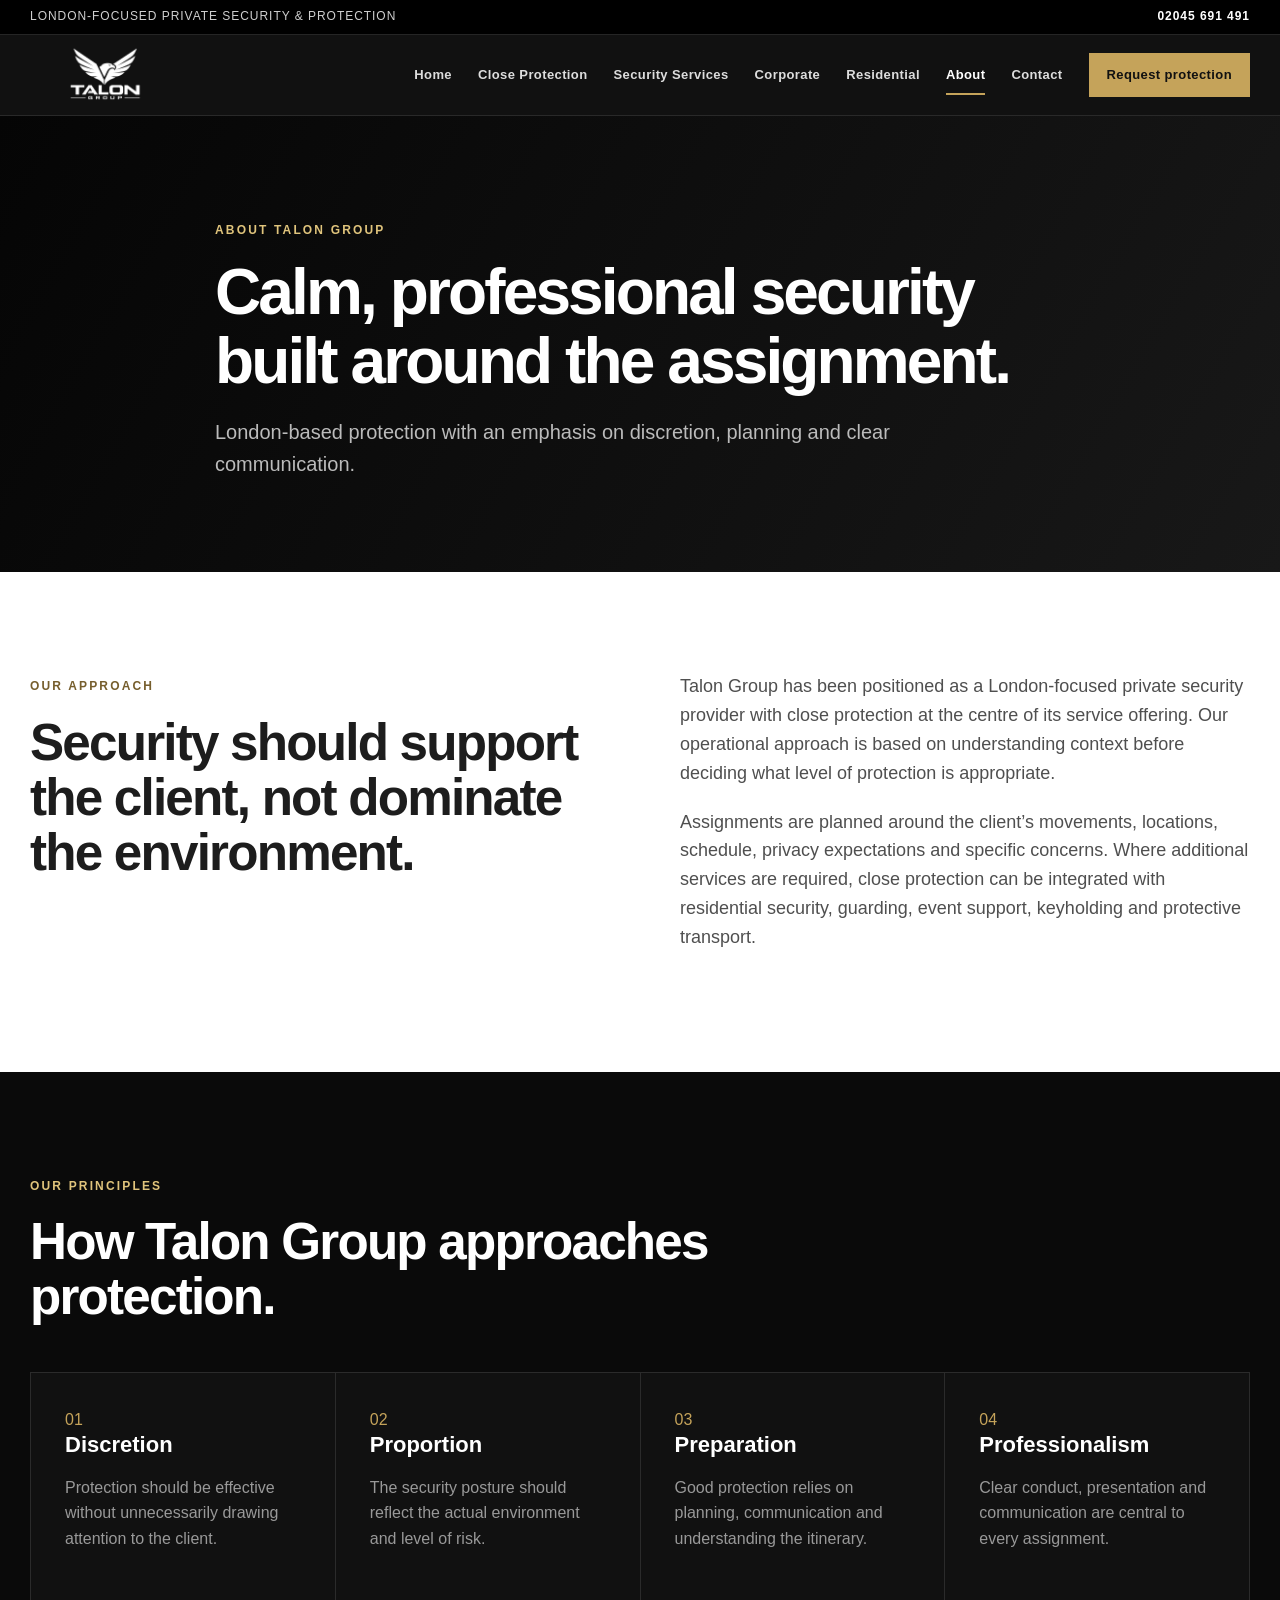
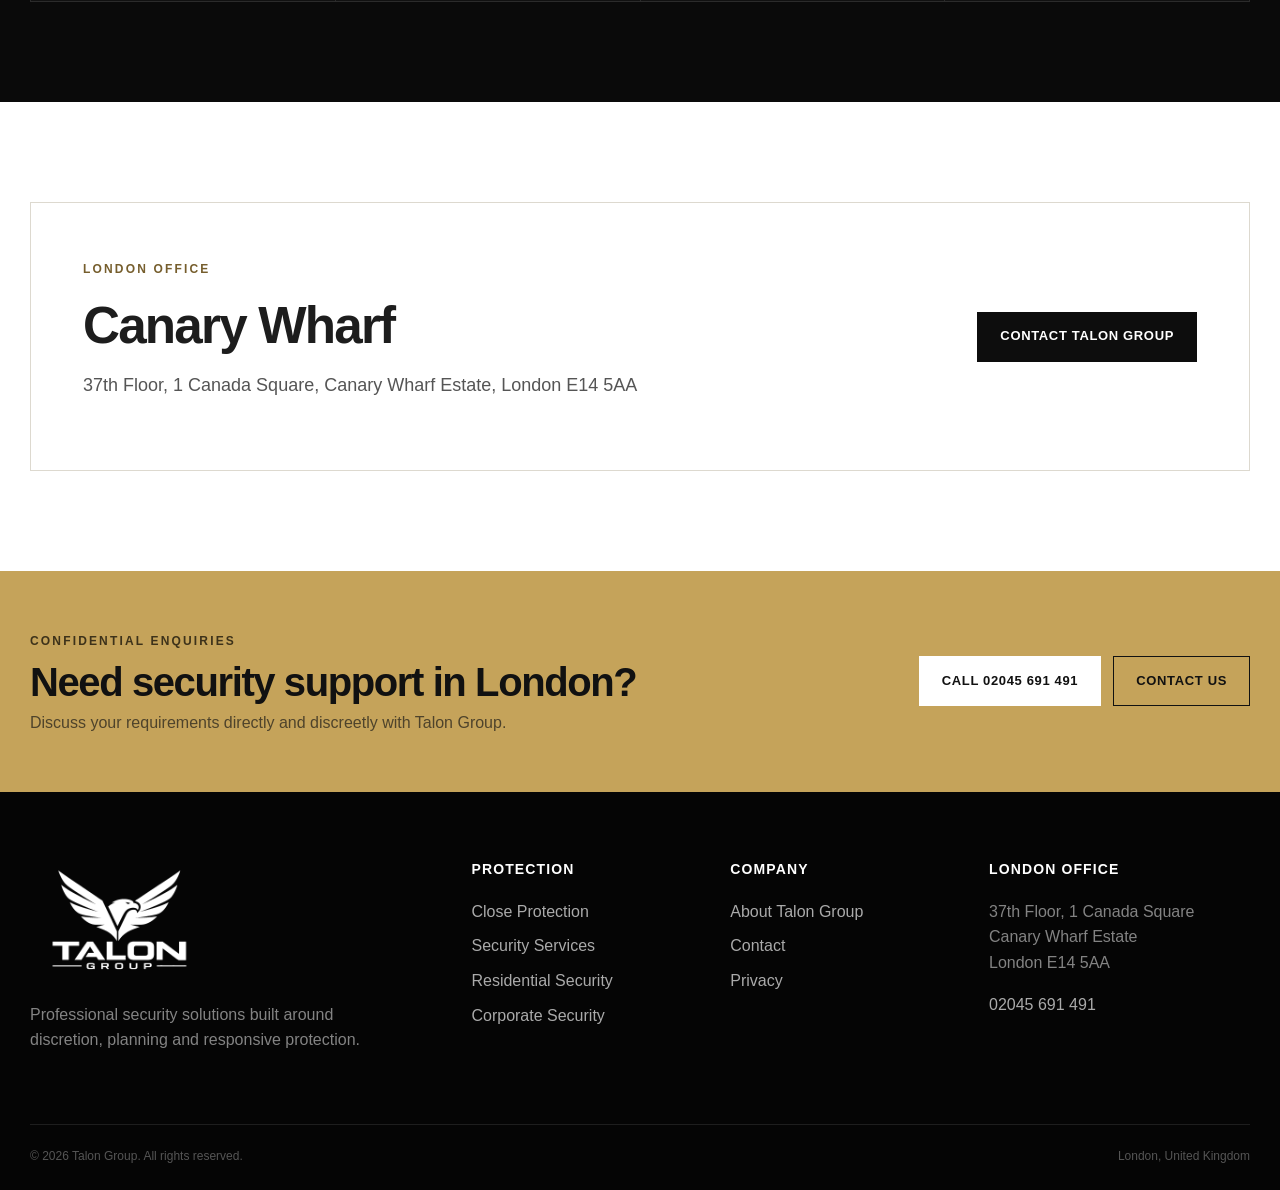
==== about/index.html @ 45525901 "Add files via upload" ====
<!doctype html>
<html lang="en-GB">
<head>
  <meta charset="utf-8">
  <meta name="viewport" content="width=device-width, initial-scale=1">
  <title>About Talon Group | Talon Group</title>
  <meta name="description" content="Learn about Talon Group's approach to discreet, professional private security and close protection in London.">
  <meta name="theme-color" content="#0b0b0b">
  <link rel="icon" href="/favicon.ico" sizes="any">
  <link rel="icon" type="image/png" href="/favicon.png">
  <link rel="stylesheet" href="/assets/css/style.css">
  <script defer src="/assets/js/script.js"></script>
</head>
<body class="">
  <div class="topbar">
    <div class="container topbar-inner">
      <span>London-focused private security &amp; protection</span>
      <a href="tel:+442045691491">02045 691 491</a>
    </div>
  </div>

  <header class="site-header">
    <div class="container nav-wrap">
      <a class="brand" href="/" aria-label="Talon Group home">
        <img src="/assets/images/talon-logo-white.png" alt="Talon Group">
      </a>
      <button class="menu-toggle" aria-label="Open navigation" aria-expanded="false">
        <span></span><span></span><span></span>
      </button>
      <nav class="main-nav" aria-label="Primary navigation">
        <a href="/">Home</a>
<a href="close-protection">Close Protection</a>
<a href="services">Security Services</a>
<a href="corporate-security">Corporate</a>
<a href="residential-security">Residential</a>
<a href="about" class="active">About</a>
<a href="contact">Contact</a>
        <a class="nav-cta" href="contact">Request protection</a>
      </nav>
    </div>
  </header>

  <main>
<section class="page-hero compact">
  <div class="container page-hero-content plain">
    <span class="eyebrow">About Talon Group</span>
    <h1>Calm, professional security built around the assignment.</h1>
    <p>London-based protection with an emphasis on discretion, planning and clear communication.</p>
  </div>
</section>

<section class="section">
  <div class="container split">
    <div><span class="eyebrow dark">Our approach</span><h2>Security should support the client, not dominate the environment.</h2></div>
    <div class="prose"><p>Talon Group has been positioned as a London-focused private security provider with close protection at the centre of its service offering. Our operational approach is based on understanding context before deciding what level of protection is appropriate.</p><p>Assignments are planned around the client’s movements, locations, schedule, privacy expectations and specific concerns. Where additional services are required, close protection can be integrated with residential security, guarding, event support, keyholding and protective transport.</p></div>
  </div>
</section>

<section class="section section-dark principles">
  <div class="container">
    <div class="section-head"><span class="eyebrow">Our principles</span><h2>How Talon Group approaches protection.</h2></div>
    <div class="principle-grid">
      <div><span>01</span><h3>Discretion</h3><p>Protection should be effective without unnecessarily drawing attention to the client.</p></div>
      <div><span>02</span><h3>Proportion</h3><p>The security posture should reflect the actual environment and level of risk.</p></div>
      <div><span>03</span><h3>Preparation</h3><p>Good protection relies on planning, communication and understanding the itinerary.</p></div>
      <div><span>04</span><h3>Professionalism</h3><p>Clear conduct, presentation and communication are central to every assignment.</p></div>
    </div>
  </div>
</section>

<section class="section">
  <div class="container office-card">
    <div>
      <span class="eyebrow dark">London office</span>
      <h2>Canary Wharf</h2>
      <p>37th Floor, 1 Canada Square, Canary Wharf Estate, London E14 5AA</p>
    </div>
    <a class="btn btn-dark" href="contact">Contact Talon Group</a>
  </div>
</section>
</main>

  <section class="cta-band">
    <div class="container cta-band-inner">
      <div>
        <span class="eyebrow">Confidential enquiries</span>
        <h2>Need security support in London?</h2>
        <p>Discuss your requirements directly and discreetly with Talon Group.</p>
      </div>
      <div class="cta-actions">
        <a class="btn btn-light" href="tel:+442045691491">Call 02045 691 491</a>
        <a class="btn btn-outline-light" href="contact">Contact us</a>
      </div>
    </div>
  </section>

  <footer class="site-footer">
    <div class="container footer-grid">
      <div class="footer-brand">
        <img src="/assets/images/talon-logo-white.png" alt="Talon Group">
        <p>Professional security solutions built around discretion, planning and responsive protection.</p>
      </div>
      <div>
        <h3>Protection</h3>
        <a href="close-protection">Close Protection</a>
        <a href="services">Security Services</a>
        <a href="residential-security">Residential Security</a>
        <a href="corporate-security">Corporate Security</a>
      </div>
      <div>
        <h3>Company</h3>
        <a href="about">About Talon Group</a>
        <a href="contact">Contact</a>
        <a href="privacy">Privacy</a>
      </div>
      <div>
        <h3>London office</h3>
        <p>37th Floor, 1 Canada Square<br>Canary Wharf Estate<br>London E14 5AA</p>
        <a href="tel:+442045691491">02045 691 491</a>
      </div>
    </div>
    <div class="container footer-bottom">
      <span>© <span id="year"></span> Talon Group. All rights reserved.</span>
      <span>London, United Kingdom</span>
    </div>
  </footer>
</body>
</html>
---- assets/css/style.css ----
:root{
  --black:#080808;
  --black-2:#111111;
  --black-3:#1a1a1a;
  --white:#fff;
  --paper:#f4f3ef;
  --line:#d9d7d0;
  --muted:#9d9d9d;
  --text:#1d1d1d;
  --gold:#c5a35a;
  --gold-2:#e0c47c;
  --max:1220px;
  --radius:2px;
}
*{box-sizing:border-box}
html{scroll-behavior:smooth}
body{margin:0;font-family:Arial,Helvetica,sans-serif;color:var(--text);background:#fff;line-height:1.6;-webkit-font-smoothing:antialiased}
img{max-width:100%;display:block}
a{color:inherit;text-decoration:none}
button{font:inherit}
.container{width:min(var(--max),calc(100% - 48px));margin:0 auto}
.topbar{background:#000;color:#cfcfcf;font-size:12px;letter-spacing:.08em;text-transform:uppercase;border-bottom:1px solid #252525}
.topbar-inner{height:34px;display:flex;align-items:center;justify-content:space-between;gap:24px}
.topbar a{color:#fff;font-weight:700}
.site-header{position:sticky;top:0;z-index:100;background:rgba(8,8,8,.96);border-bottom:1px solid rgba(255,255,255,.1);backdrop-filter:blur(10px)}
.nav-wrap{height:80px;display:flex;align-items:center;justify-content:space-between}
.brand{width:150px;display:block}
.brand img{width:100%;height:auto;max-height:62px;object-fit:contain}
.main-nav{display:flex;align-items:center;gap:26px;color:#ddd;font-size:13px;font-weight:700;letter-spacing:.03em}
.main-nav>a:not(.nav-cta){padding:30px 0;position:relative}
.main-nav>a:not(.nav-cta)::after{content:"";height:2px;background:var(--gold);position:absolute;left:0;right:100%;bottom:20px;transition:.25s}
.main-nav>a:hover::after,.main-nav>a.active::after{right:0}
.main-nav a.active{color:#fff}
.nav-cta{background:var(--gold);color:#111;padding:12px 18px}
.menu-toggle{display:none;background:transparent;border:0;width:42px;height:42px;padding:8px}
.menu-toggle span{display:block;height:2px;background:#fff;margin:6px 0;transition:.25s}
.hero{position:relative;min-height:720px;color:#fff;display:flex;align-items:center;overflow:hidden}
.hero-bg,.page-hero-bg{position:absolute;inset:0;background-size:cover;background-position:center}
.hero-home .hero-bg{background-position:center 42%}
.hero-overlay{position:absolute;inset:0;background:linear-gradient(90deg,rgba(0,0,0,.88) 0%,rgba(0,0,0,.64) 46%,rgba(0,0,0,.22) 78%,rgba(0,0,0,.35) 100%)}
.hero-content{position:relative;z-index:2;padding:90px 0}
.hero-copy{max-width:760px}
.eyebrow{display:inline-block;color:var(--gold-2);font-size:12px;font-weight:800;letter-spacing:.18em;text-transform:uppercase;margin-bottom:18px}
.eyebrow.dark{color:#765e2d}
h1,h2,h3{margin:0 0 18px;line-height:1.08}
h1{font-size:clamp(48px,6vw,88px);font-weight:800;letter-spacing:-.045em}
h2{font-size:clamp(34px,4vw,58px);font-weight:800;letter-spacing:-.035em}
h3{font-size:22px}
.lead{font-size:21px;line-height:1.55;max-width:700px;color:#dedede;margin:0 0 30px}
.hero-actions,.cta-actions{display:flex;gap:12px;flex-wrap:wrap}
.btn{display:inline-flex;align-items:center;justify-content:center;min-height:50px;padding:0 22px;font-size:13px;font-weight:800;letter-spacing:.05em;text-transform:uppercase;border:1px solid transparent;transition:.22s}
.btn:hover{transform:translateY(-2px)}
.btn-gold{background:var(--gold);color:#111}
.btn-gold:hover{background:var(--gold-2)}
.btn-outline-light{border-color:rgba(255,255,255,.55);color:#fff}
.btn-outline-light:hover{border-color:#fff;background:#fff;color:#111}
.btn-light{background:#fff;color:#111}
.btn-dark{background:#0d0d0d;color:#fff}
.btn.wide{width:100%}
.hero-note{margin-top:28px;font-size:12px;letter-spacing:.08em;text-transform:uppercase;color:#b9b9b9}
.intro-strip{background:#0d0d0d;color:#fff;border-top:1px solid #222;border-bottom:1px solid #222}
.stats-grid{display:grid;grid-template-columns:repeat(4,1fr)}
.stats-grid>div{padding:28px 24px;border-right:1px solid #282828}
.stats-grid>div:last-child{border-right:0}
.stats-grid strong{display:block;font-size:18px}
.stats-grid span{display:block;color:#888;font-size:12px;margin-top:5px;text-transform:uppercase;letter-spacing:.08em}
.section{padding:100px 0}
.section-soft{background:var(--paper)}
.section-dark{background:#0a0a0a;color:#fff}
.split{display:grid;grid-template-columns:1fr 1fr;gap:80px;align-items:start}
.prose{font-size:18px;color:#4f4f4f}
.prose p:first-child{margin-top:0}
.prose p{margin:0 0 20px}
.section-dark .prose{color:#bbb}
.section-head{max-width:760px;margin-bottom:48px}
.section-head p{color:#9f9f9f;font-size:18px}
.dark-head p{color:#555}
.card-grid{display:grid;grid-template-columns:repeat(3,1fr);gap:1px;background:#2c2c2c;border:1px solid #2c2c2c}
.service-card{background:#111;padding:34px;min-height:290px;display:flex;flex-direction:column;transition:.25s}
.service-card:hover{background:#171717;transform:translateY(-3px)}
.service-card.featured{background:#15120b}
.service-no{color:var(--gold);font-size:12px;font-weight:800;letter-spacing:.15em}
.service-card h3{font-size:25px;margin-top:40px}
.service-card p{color:#999;margin:0}
.card-link{margin-top:auto;padding-top:30px;color:var(--gold-2);font-size:13px;font-weight:800;text-transform:uppercase;letter-spacing:.06em}
.image-story-grid{display:grid;grid-template-columns:1.12fr .88fr;gap:80px;align-items:center}
.image-story-grid.reverse{grid-template-columns:.88fr 1.12fr}
.image-frame{position:relative}
.image-frame:after{content:"";position:absolute;inset:18px -18px -18px 18px;border:1px solid var(--gold);z-index:-1}
.image-frame img{width:100%;height:520px;object-fit:cover;filter:grayscale(100%) contrast(1.05)}
.story-copy p{font-size:18px;color:#555}
.tick-list{list-style:none;padding:0;margin:26px 0}
.tick-list li{position:relative;padding:9px 0 9px 26px;border-bottom:1px solid #e5e3dd}
.tick-list li:before{content:"—";position:absolute;left:0;color:var(--gold);font-weight:800}
.tick-list.light li{border-bottom-color:#343434;color:#cfcfcf}
.text-link{font-weight:800;border-bottom:1px solid #111;padding-bottom:4px}
.london-panel{padding-top:10px}
.london-card{background:#0c0c0c;color:#fff;padding:70px;position:relative;overflow:hidden}
.london-card:after{content:"LONDON";position:absolute;right:-20px;bottom:-55px;color:#151515;font-size:150px;font-weight:900;letter-spacing:-.08em}
.london-card>*{position:relative;z-index:1}
.london-card p{max-width:800px;color:#aaa;font-size:18px}
.location-tags{display:flex;flex-wrap:wrap;gap:8px;margin-top:30px}
.location-tags span{border:1px solid #333;padding:9px 13px;color:#ccc;font-size:12px;text-transform:uppercase;letter-spacing:.06em}
.page-hero{min-height:550px;position:relative;display:flex;align-items:end;color:#fff;overflow:hidden;background:#0a0a0a}
.page-hero.compact{min-height:430px;align-items:center;background:linear-gradient(120deg,#050505 0%,#181818 100%)}
.page-hero-content{position:relative;z-index:2;padding:90px 0 72px;max-width:850px}
.page-hero-content.plain{padding-top:100px}
.page-hero h1{font-size:clamp(48px,5vw,76px)}
.page-hero p{font-size:20px;color:#bbb;max-width:740px}
.mini-grid{display:grid;grid-template-columns:repeat(3,1fr);gap:18px}
.mini-grid>div{background:#fff;border:1px solid #e0ded8;padding:30px;min-height:210px}
.mini-grid p{color:#646464;margin-bottom:0}
.dark-grid>div{background:#111;border-color:#292929}
.dark-grid p{color:#999}
.service-detail-grid{display:grid;grid-template-columns:repeat(2,1fr);gap:18px}
.detail-card{border:1px solid #dedbd3;padding:38px;min-height:260px;background:#fff}
.detail-card>span{color:#8d7137;font-weight:800;letter-spacing:.15em;font-size:12px}
.detail-card h2{font-size:32px;margin-top:36px}
.detail-card p{color:#5a5a5a;font-size:17px}
.detail-card a{font-weight:800;color:#6f5727}
.principle-grid{display:grid;grid-template-columns:repeat(4,1fr);gap:1px;background:#2b2b2b;border:1px solid #2b2b2b}
.principle-grid>div{background:#111;padding:34px}
.principle-grid span{color:var(--gold)}
.principle-grid p{color:#999}
.office-card{border:1px solid #ddd9cf;display:flex;align-items:center;justify-content:space-between;gap:50px;padding:52px}
.office-card p{font-size:18px;color:#555}
.contact-grid{display:grid;grid-template-columns:1fr .9fr;gap:70px;align-items:start}
.contact-primary>p{font-size:18px;color:#555;max-width:600px}
.phone-display{display:inline-block;font-size:clamp(34px,5vw,66px);font-weight:800;letter-spacing:-.04em;margin:25px 0 50px;border-bottom:4px solid var(--gold)}
.contact-block{border-top:1px solid #ddd;padding-top:30px}
.enquiry-panel{background:#0b0b0b;color:#fff;padding:46px}
.enquiry-panel h3{font-size:30px}
.legal{max-width:850px;margin:0 auto}
.legal h2{font-size:28px;margin-top:40px}
.cta-band{background:var(--gold);color:#111;padding:56px 0}
.cta-band-inner{display:flex;align-items:center;justify-content:space-between;gap:50px}
.cta-band .eyebrow{color:#3d321a;margin-bottom:10px}
.cta-band h2{font-size:40px;margin-bottom:6px}
.cta-band p{margin:0;color:#4e432b}
.cta-band .btn-outline-light{border-color:#111;color:#111}
.cta-band .btn-outline-light:hover{background:#111;color:#fff}
.site-footer{background:#050505;color:#bcbcbc;padding:70px 0 24px}
.footer-grid{display:grid;grid-template-columns:1.5fr .8fr .8fr 1fr;gap:50px}
.footer-brand img{width:180px;margin-bottom:20px}
.footer-brand p{max-width:340px;color:#777}
.footer-grid h3{color:#fff;font-size:14px;text-transform:uppercase;letter-spacing:.08em;margin-bottom:22px}
.footer-grid a{display:block;margin:9px 0;color:#aaa}
.footer-grid a:hover{color:#fff}
.footer-grid p{color:#838383}
.footer-bottom{margin-top:55px;border-top:1px solid #1e1e1e;padding-top:22px;display:flex;justify-content:space-between;color:#555;font-size:12px}
@media(max-width:980px){
  .main-nav{position:absolute;top:80px;left:0;right:0;background:#090909;display:none;flex-direction:column;align-items:stretch;padding:18px 24px 28px;border-top:1px solid #222;gap:0}
  .main-nav.open{display:flex}
  .main-nav>a:not(.nav-cta){padding:15px 0;border-bottom:1px solid #222}
  .main-nav>a:not(.nav-cta)::after{display:none}
  .nav-cta{text-align:center;margin-top:15px}
  .menu-toggle{display:block}
  .split,.image-story-grid,.image-story-grid.reverse,.contact-grid{grid-template-columns:1fr;gap:50px}
  .card-grid,.mini-grid{grid-template-columns:repeat(2,1fr)}
  .principle-grid{grid-template-columns:repeat(2,1fr)}
  .footer-grid{grid-template-columns:repeat(2,1fr)}
  .image-story-grid.reverse .story-copy{order:2}
  .image-story-grid.reverse .image-frame{order:1}
}
@media(max-width:700px){
  .container{width:min(100% - 30px,var(--max))}
  .topbar span{display:none}
  .topbar-inner{justify-content:center}
  .nav-wrap{height:70px}
  .brand{width:126px}
  .main-nav{top:70px}
  .hero{min-height:650px}
  .hero-content{padding:70px 0}
  h1{font-size:47px}
  h2{font-size:38px}
  .lead{font-size:18px}
  .stats-grid{grid-template-columns:repeat(2,1fr)}
  .stats-grid>div:nth-child(2){border-right:0}
  .stats-grid>div:nth-child(-n+2){border-bottom:1px solid #282828}
  .section{padding:72px 0}
  .card-grid,.mini-grid,.service-detail-grid,.principle-grid{grid-template-columns:1fr}
  .service-card{min-height:250px}
  .image-frame img{height:380px}
  .image-frame:after{inset:10px -10px -10px 10px}
  .london-card{padding:42px 28px}
  .london-card:after{font-size:82px}
  .page-hero{min-height:480px}
  .page-hero.compact{min-height:390px}
  .page-hero-content{padding:70px 0 55px}
  .page-hero h1{font-size:46px}
  .office-card,.cta-band-inner{flex-direction:column;align-items:flex-start}
  .cta-actions{width:100%}
  .cta-actions .btn{flex:1}
  .footer-grid{grid-template-columns:1fr}
  .footer-bottom{flex-direction:column;gap:8px}
  .phone-display{font-size:40px}
}
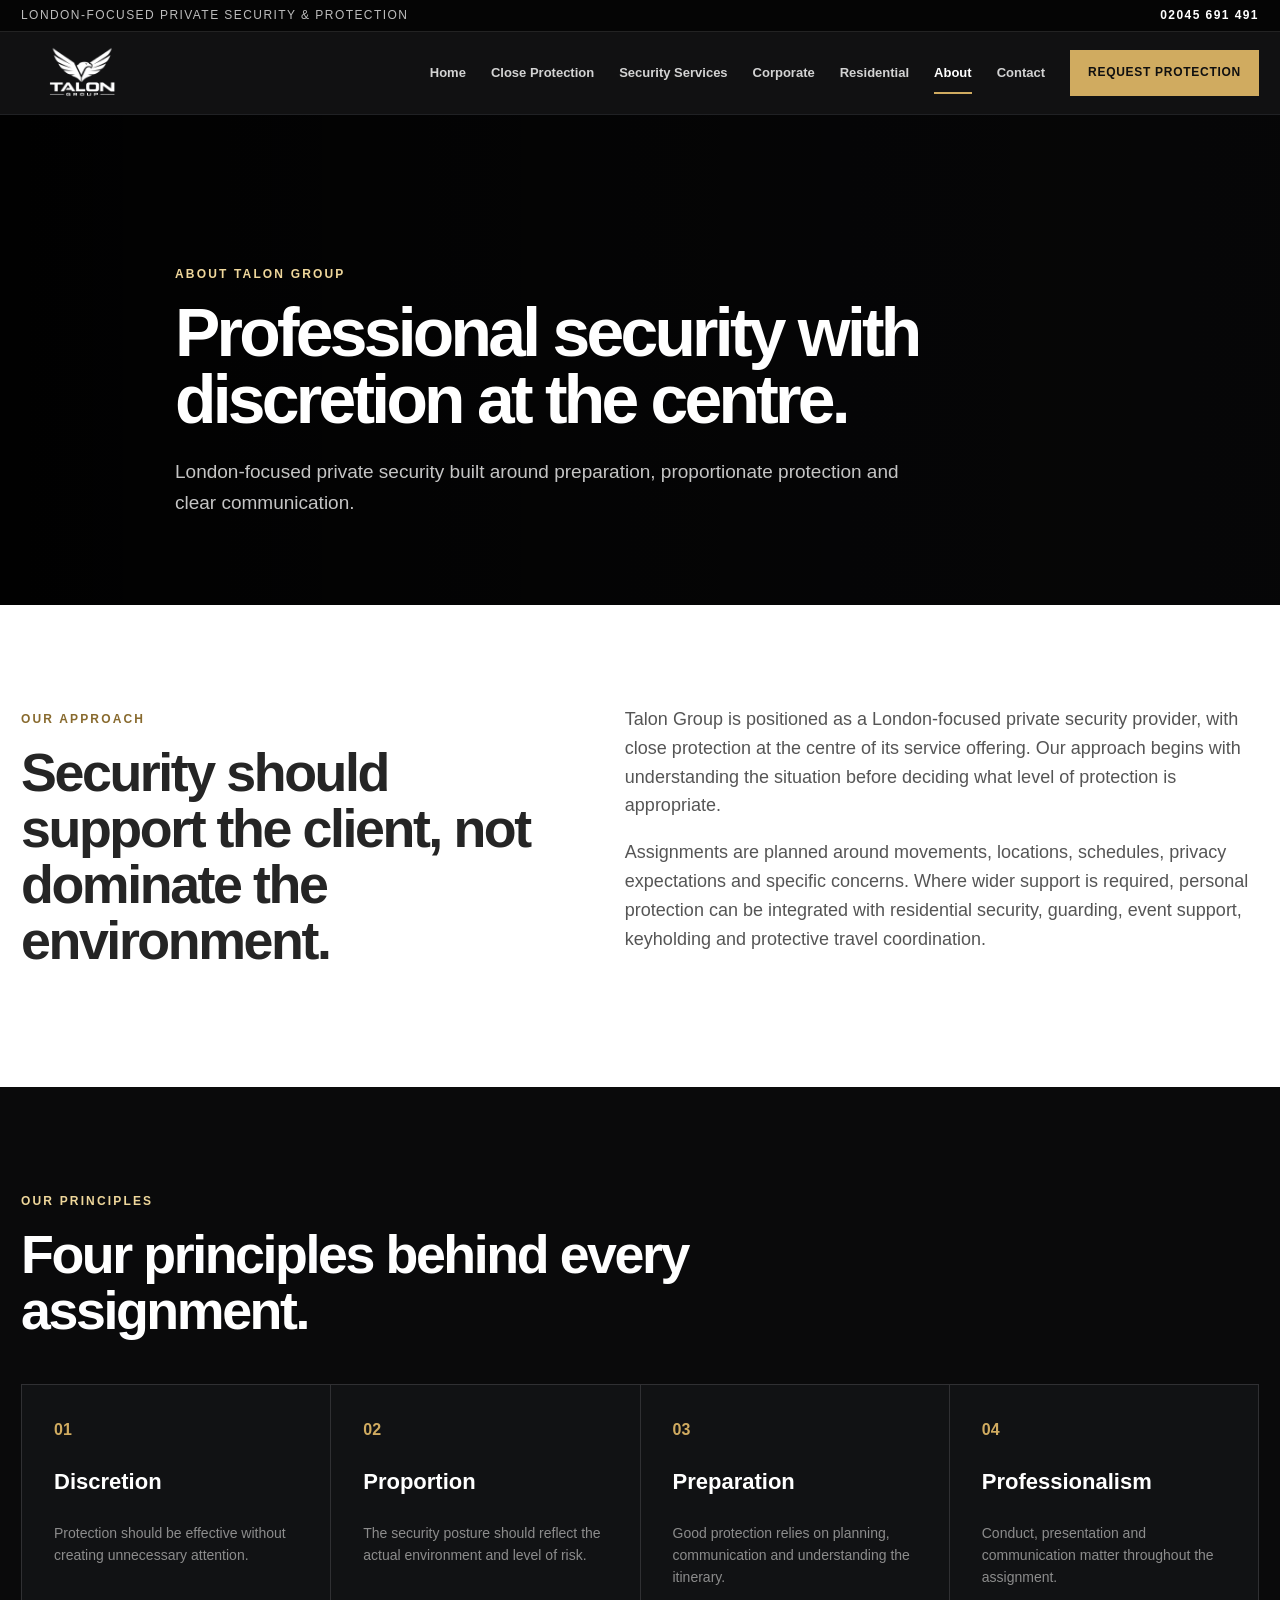
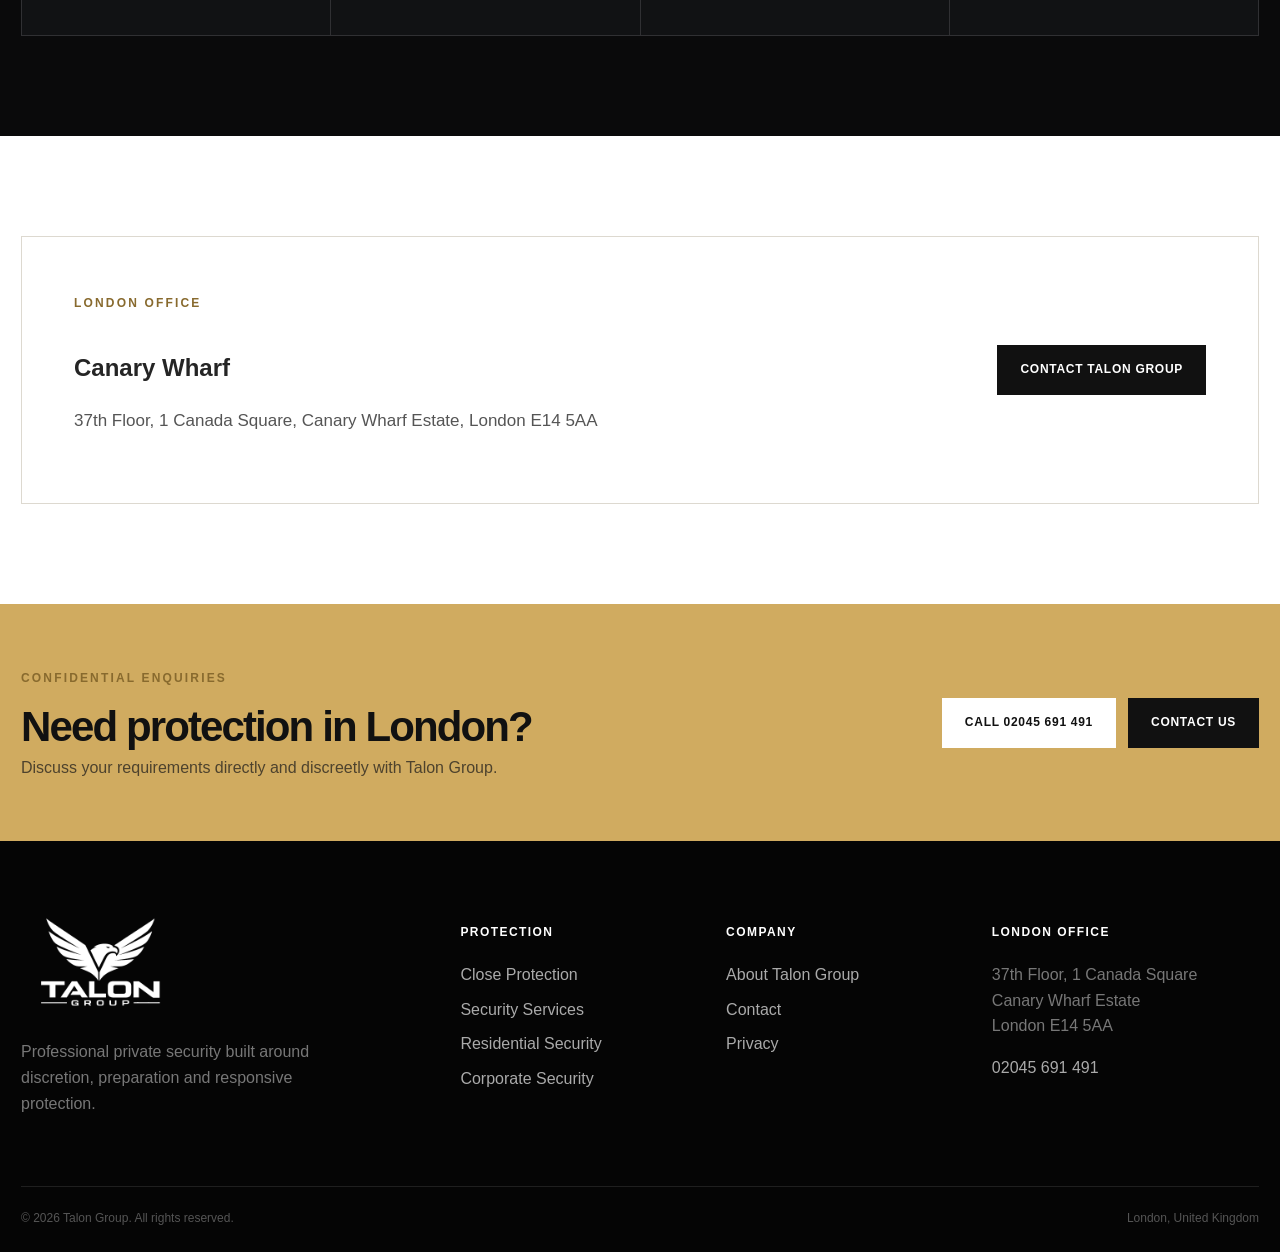
==== commit 097a3de4: "Add files via upload" ====
--- a/about/index.html
+++ b/about/index.html
@@ -1,128 +1,78 @@
-<!doctype html>
+<!DOCTYPE html>
+
 <html lang="en-GB">
 <head>
-  <meta charset="utf-8">
-  <meta name="viewport" content="width=device-width, initial-scale=1">
-  <title>About Talon Group | Talon Group</title>
-  <meta name="description" content="Learn about Talon Group's approach to discreet, professional private security and close protection in London.">
-  <meta name="theme-color" content="#0b0b0b">
-  <link rel="icon" href="/favicon.ico" sizes="any">
-  <link rel="icon" type="image/png" href="/favicon.png">
-  <link rel="stylesheet" href="/assets/css/style.css">
-  <script defer src="/assets/js/script.js"></script>
-</head>
-<body class="">
-  <div class="topbar">
-    <div class="container topbar-inner">
-      <span>London-focused private security &amp; protection</span>
-      <a href="tel:+442045691491">02045 691 491</a>
-    </div>
-  </div>
+<meta charset="utf-8"/>
+<meta content="width=device-width, initial-scale=1" name="viewport"/>
+<title>About Talon Group | Private Security London</title>
+<meta content="Learn about Talon Group and our approach to discreet, professional close protection and private security in London." name="description"/>
+<meta content="#0a0a0b" name="theme-color"/>
+<link href="/favicon.ico" rel="icon" sizes="any"/>
+<link href="/favicon.svg" rel="icon" type="image/svg+xml"/>
+<link href="/favicon.png" rel="icon" type="image/png"/>
+<link href="/apple-touch-icon.png" rel="apple-touch-icon"/>
+<link href="/assets/css/style.css" rel="stylesheet"/>
+<style>
 
-  <header class="site-header">
-    <div class="container nav-wrap">
-      <a class="brand" href="/" aria-label="Talon Group home">
-        <img src="/assets/images/talon-logo-white.png" alt="Talon Group">
-      </a>
-      <button class="menu-toggle" aria-label="Open navigation" aria-expanded="false">
-        <span></span><span></span><span></span>
-      </button>
-      <nav class="main-nav" aria-label="Primary navigation">
-        <a href="/">Home</a>
-<a href="close-protection">Close Protection</a>
-<a href="services">Security Services</a>
-<a href="corporate-security">Corporate</a>
-<a href="residential-security">Residential</a>
-<a href="about" class="active">About</a>
-<a href="contact">Contact</a>
-        <a class="nav-cta" href="contact">Request protection</a>
-      </nav>
-    </div>
-  </header>
+:root{
+  --ink:#0a0a0b;--ink2:#111214;--ink3:#18191b;--paper:#f4f2ed;--white:#fff;
+  --gold:#d0ab60;--gold2:#efd79b;--muted:#a7a7a7;--text:#252525;--line:#ddd9d0;
+  --max:1240px;--shadow:0 24px 70px rgba(0,0,0,.18)
+}
+*{box-sizing:border-box}html{scroll-behavior:smooth}body{margin:0;font-family:Arial,Helvetica,sans-serif;color:var(--text);background:#fff;line-height:1.6;-webkit-font-smoothing:antialiased}img{display:block;max-width:100%}a{text-decoration:none;color:inherit}button,input,textarea,select{font:inherit}.container{width:min(calc(100% - 42px),var(--max));margin-inline:auto}.skip{position:absolute;left:-9999px}.skip:focus{left:16px;top:16px;z-index:1000;background:#fff;padding:10px 14px}
+.topbar{background:#050505;color:#bdbdbd;border-bottom:1px solid #232323;font-size:12px;letter-spacing:.12em;text-transform:uppercase}.topbar-inner{height:31px;display:flex;align-items:center;justify-content:space-between}.topbar a{color:#fff;font-weight:800}.site-header{background:rgba(10,10,11,.97);color:#fff;position:sticky;top:0;z-index:100;border-bottom:1px solid #202124;backdrop-filter:blur(10px)}.nav-wrap{height:82px;display:flex;align-items:center;gap:38px}.brand{width:122px;flex:0 0 auto}.brand img{width:100%;height:58px;object-fit:contain}.main-nav{margin-left:auto;display:flex;align-items:center;gap:25px}.main-nav>a:not(.nav-cta){font-size:13px;font-weight:700;color:#d3d3d3;position:relative;padding:31px 0}.main-nav>a:not(.nav-cta):after{content:"";position:absolute;left:0;right:100%;bottom:20px;height:2px;background:var(--gold);transition:.25s}.main-nav>a:hover,.main-nav>a.active{color:#fff}.main-nav>a:hover:after,.main-nav>a.active:after{right:0}.nav-cta{background:var(--gold);color:#101010;padding:13px 18px;font-size:12px;font-weight:900;text-transform:uppercase;letter-spacing:.06em}.menu-toggle{display:none;margin-left:auto;background:transparent;border:0;padding:8px}.menu-toggle span{display:block;width:28px;height:2px;background:#fff;margin:6px 0}
+.eyebrow{display:inline-block;color:var(--gold2);font-size:12px;font-weight:900;text-transform:uppercase;letter-spacing:.18em;margin-bottom:16px}.eyebrow.dark{color:#886a2e}.hero{position:relative;min-height:720px;background:#060606;color:#fff;display:flex;align-items:center;overflow:hidden}.hero-bg{position:absolute;inset:0;background:url('/images/hero-new.jpg') center 38%/cover no-repeat;transform:scale(1.015)}.hero-bg:after{content:"";position:absolute;inset:0;background:linear-gradient(90deg,rgba(0,0,0,.88) 0%,rgba(0,0,0,.66) 42%,rgba(0,0,0,.18) 75%,rgba(0,0,0,.18) 100%),linear-gradient(0deg,rgba(0,0,0,.48),transparent 45%)}.hero-content{position:relative;z-index:2;padding:92px 0}.hero-copy{max-width:745px}.hero h1,.page-hero h1{font-size:clamp(55px,6.4vw,92px);line-height:.98;letter-spacing:-.055em;margin:0 0 24px}.hero .lead{font-size:20px;color:#d5d5d5;max-width:680px;margin:0 0 32px}.hero-actions,.cta-actions{display:flex;gap:12px;flex-wrap:wrap}.btn{display:inline-flex;align-items:center;justify-content:center;min-height:50px;padding:0 22px;border:1px solid transparent;text-transform:uppercase;letter-spacing:.06em;font-size:12px;font-weight:900;transition:.2s}.btn-gold{background:var(--gold);color:#101010}.btn-gold:hover{background:var(--gold2)}.btn-outline{border-color:#727272;color:#fff;background:rgba(0,0,0,.18)}.btn-outline:hover{border-color:#fff;background:#fff;color:#111}.btn-dark{background:#111;color:#fff}.btn-light{background:#fff;color:#111}.wide{width:100%}.hero-note{margin-top:28px;color:#999;font-size:11px;letter-spacing:.14em;text-transform:uppercase}.trust-strip{background:#0b0b0c;color:#fff;border-top:1px solid #232323;border-bottom:1px solid #232323}.trust-grid{display:grid;grid-template-columns:repeat(4,1fr)}.trust-grid>div{padding:26px 24px;border-right:1px solid #262628}.trust-grid>div:last-child{border-right:0}.trust-grid strong{display:block;font-size:17px;margin-bottom:2px}.trust-grid span{display:block;color:#757575;text-transform:uppercase;font-size:10px;letter-spacing:.11em}
+.section{padding:100px 0}.section-soft{background:var(--paper)}.section-dark{background:var(--ink);color:#fff}.section-dark p{color:#aaa}.section-head{max-width:820px;margin-bottom:45px}.section-head h2,.split h2,.story h2,.cta-band h2{font-size:clamp(38px,4.2vw,60px);line-height:1.04;letter-spacing:-.045em;margin:0 0 18px}.section-head p{font-size:18px;color:#aaa}.split{display:grid;grid-template-columns:.9fr 1.1fr;gap:85px;align-items:start}.prose{font-size:18px;color:#555}.prose p:first-child{margin-top:0}.service-grid{display:grid;grid-template-columns:repeat(3,1fr);gap:1px;background:#303033;border:1px solid #303033}.service-card{position:relative;background:#111214;padding:38px;min-height:310px;overflow:hidden}.service-card:before{content:"";position:absolute;inset:0;background:linear-gradient(135deg,rgba(208,171,96,.10),transparent 45%);opacity:0;transition:.25s}.service-card:hover:before{opacity:1}.service-card .no{color:var(--gold);font-size:11px;font-weight:900;letter-spacing:.16em}.service-card h3{font-size:27px;line-height:1.1;margin:42px 0 15px;max-width:290px}.service-card p{font-size:15px;color:#8f8f8f}.service-card .arrow{position:absolute;left:38px;bottom:34px;color:#ddd;font-size:13px;font-weight:800}.service-card.featured{background:#171716}.service-card.featured h3{color:var(--gold2)}
+.image-story{display:grid;grid-template-columns:1.05fr .95fr;align-items:stretch;min-height:590px}.image-story .visual{min-height:520px;background:center/cover no-repeat}.image-story .story{padding:76px clamp(36px,6vw,90px);display:flex;flex-direction:column;justify-content:center;background:#fff}.image-story.dark .story{background:#101112;color:#fff}.image-story.dark .story p{color:#aaa}.image-story .story p{font-size:17px;color:#565656}.tick-list{list-style:none;padding:0;margin:22px 0 30px}.tick-list li{position:relative;padding:12px 0 12px 26px;border-bottom:1px solid #e4e1da}.tick-list li:before{content:"";position:absolute;left:0;top:20px;width:8px;height:8px;border:2px solid var(--gold);transform:rotate(45deg)}.dark .tick-list li,.tick-list.light li{border-bottom-color:#303030;color:#c9c9c9}.text-link{display:inline-block;font-weight:900;border-bottom:1px solid currentColor;padding-bottom:3px}.coverage-card{background:#0d0d0e;color:#fff;padding:65px;position:relative;overflow:hidden}.coverage-card:after{content:"LONDON";position:absolute;right:-18px;bottom:-54px;font-size:150px;font-weight:900;letter-spacing:-.08em;color:#151516}.coverage-card>*{position:relative;z-index:1}.coverage-card p{max-width:820px;color:#aaa;font-size:18px}.tags{display:flex;flex-wrap:wrap;gap:8px;margin-top:28px}.tags span{border:1px solid #333;padding:9px 12px;color:#c5c5c5;font-size:11px;text-transform:uppercase;letter-spacing:.08em}
+.page-hero{min-height:490px;position:relative;color:#fff;background:#09090a;display:flex;align-items:end;overflow:hidden}.page-hero.has-image:before{content:"";position:absolute;inset:0;background:var(--page-image) center/cover no-repeat}.page-hero:after{content:"";position:absolute;inset:0;background:linear-gradient(90deg,rgba(0,0,0,.90),rgba(0,0,0,.46) 62%,rgba(0,0,0,.30))}.page-hero-content{position:relative;z-index:2;padding:90px 0 68px;max-width:930px}.page-hero h1{font-size:clamp(48px,5.3vw,78px)}.page-hero p{font-size:19px;max-width:760px;color:#c5c5c5}.detail-grid{display:grid;grid-template-columns:repeat(2,1fr);gap:18px}.detail-card{border:1px solid #e0ddd5;padding:38px;background:#fff;min-height:280px}.detail-card .no{font-size:11px;font-weight:900;letter-spacing:.14em;color:#8c6d2f}.detail-card h2{font-size:31px;line-height:1.08;margin:38px 0 14px}.detail-card p{color:#5c5c5c}.process-grid{display:grid;grid-template-columns:repeat(4,1fr);gap:1px;background:#303033;border:1px solid #303033}.process-grid>div{background:#111214;padding:32px}.process-grid span{color:var(--gold);font-weight:900}.process-grid h3{font-size:22px}.process-grid p{color:#8c8c8c;font-size:14px}.office-card{border:1px solid var(--line);padding:52px;display:flex;justify-content:space-between;align-items:center;gap:40px}.office-card p{color:#555;font-size:17px}.contact-grid{display:grid;grid-template-columns:1fr .9fr;gap:65px}.phone-display{display:inline-block;font-size:clamp(38px,5vw,66px);font-weight:900;letter-spacing:-.04em;border-bottom:4px solid var(--gold);margin:20px 0 42px}.enquiry-panel{background:#101112;color:#fff;padding:45px}.enquiry-panel h2{font-size:34px;line-height:1.1}.legal{max-width:880px}.legal h2{font-size:30px;margin-top:40px}.legal p,.legal li{color:#555}
+.cta-band{background:var(--gold);color:#111;padding:60px 0}.cta-inner{display:flex;justify-content:space-between;align-items:center;gap:45px}.cta-band h2{font-size:42px;margin-bottom:7px}.cta-band p{margin:0;color:#4d422d}.site-footer{background:#050505;color:#aaa;padding:70px 0 24px}.footer-grid{display:grid;grid-template-columns:1.45fr .8fr .8fr 1fr;gap:52px}.footer-brand img{width:160px;margin-bottom:22px}.footer-brand p{max-width:330px;color:#707070}.footer-grid h3{color:#fff;font-size:12px;text-transform:uppercase;letter-spacing:.12em;margin-bottom:20px}.footer-grid a{display:block;margin:9px 0}.footer-grid a:hover{color:#fff}.footer-grid p{color:#777}.footer-bottom{margin-top:54px;border-top:1px solid #1f1f1f;padding-top:22px;display:flex;justify-content:space-between;color:#555;font-size:12px}
+@media(max-width:1000px){.main-nav{position:absolute;top:82px;left:0;right:0;background:#080809;display:none;flex-direction:column;align-items:stretch;padding:18px 24px 28px;border-top:1px solid #222;gap:0}.main-nav.open{display:flex}.main-nav>a:not(.nav-cta){padding:14px 0;border-bottom:1px solid #222}.main-nav>a:not(.nav-cta):after{display:none}.nav-cta{text-align:center;margin-top:15px}.menu-toggle{display:block}.split,.contact-grid{grid-template-columns:1fr;gap:45px}.service-grid{grid-template-columns:repeat(2,1fr)}.process-grid{grid-template-columns:repeat(2,1fr)}.image-story{grid-template-columns:1fr}.image-story .visual{min-height:470px}.footer-grid{grid-template-columns:repeat(2,1fr)}}
+@media(max-width:700px){.container{width:min(calc(100% - 30px),var(--max))}.topbar-inner span{display:none}.topbar-inner{justify-content:center}.nav-wrap{height:70px}.brand{width:105px}.brand img{height:48px}.main-nav{top:70px}.hero{min-height:650px}.hero-content{padding:70px 0}.hero h1{font-size:51px}.hero .lead{font-size:18px}.trust-grid{grid-template-columns:repeat(2,1fr)}.trust-grid>div:nth-child(2){border-right:0}.trust-grid>div:nth-child(-n+2){border-bottom:1px solid #262628}.section{padding:74px 0}.service-grid,.detail-grid,.process-grid{grid-template-columns:1fr}.service-card{min-height:270px}.image-story .visual{min-height:340px}.image-story .story{padding:52px 28px}.coverage-card{padding:43px 28px}.coverage-card:after{font-size:80px}.page-hero{min-height:430px}.page-hero-content{padding:70px 0 52px}.page-hero h1{font-size:46px}.office-card,.cta-inner{flex-direction:column;align-items:flex-start}.footer-grid{grid-template-columns:1fr}.footer-bottom{flex-direction:column;gap:6px}.phone-display{font-size:38px}.cta-actions{width:100%}.cta-actions .btn{flex:1}.hero-actions .btn{width:100%}}
 
-  <main>
-<section class="page-hero compact">
-  <div class="container page-hero-content plain">
-    <span class="eyebrow">About Talon Group</span>
-    <h1>Calm, professional security built around the assignment.</h1>
-    <p>London-based protection with an emphasis on discretion, planning and clear communication.</p>
-  </div>
-</section>
+</style>
+<script defer="" src="/assets/js/script.js"></script>
+<link href="https://www.talongroup.co.uk/about/" rel="canonical"/><meta content="About Talon Group | Private Security London" property="og:title"/><meta content="Learn about Talon Group and our approach to discreet, professional close protection and private security in London." property="og:description"/><meta content="website" property="og:type"/><meta content="https://www.talongroup.co.uk/about/" property="og:url"/></head>
+<body>
+<a class="skip" href="#main">Skip to content</a>
+<div class="topbar"><div class="container topbar-inner"><span>London-focused private security &amp; protection</span><a href="tel:+442045691491">02045 691 491</a></div></div>
+<header class="site-header"><div class="container nav-wrap">
+<a aria-label="Talon Group home" class="brand" href="/"><img alt="Talon Group" src="/images/talon-logo-white.png"/></a>
+<button aria-expanded="false" aria-label="Open navigation" class="menu-toggle" type="button"><span></span><span></span><span></span></button>
+<nav aria-label="Primary navigation" class="main-nav"><a href="/">Home</a>
+<a href="/close-protection/">Close Protection</a>
+<a href="/services/">Security Services</a>
+<a href="/corporate-security/">Corporate</a>
+<a href="/residential-security/">Residential</a>
+<a class="active" href="/about/">About</a>
+<a href="/contact/">Contact</a><a class="nav-cta" href="/contact/">Request protection</a></nav>
+</div></header>
+<main id="main">
+<section class="page-hero"><div class="container page-hero-content"><span class="eyebrow">About Talon Group</span><h1>Professional security with discretion at the centre.</h1><p>London-focused private security built around preparation, proportionate protection and clear communication.</p></div></section>
+<section class="section"><div class="container split"><div><span class="eyebrow dark">Our approach</span><h2>Security should support the client, not dominate the environment.</h2></div><div class="prose"><p>Talon Group is positioned as a London-focused private security provider, with close protection at the centre of its service offering. Our approach begins with understanding the situation before deciding what level of protection is appropriate.</p><p>Assignments are planned around movements, locations, schedules, privacy expectations and specific concerns. Where wider support is required, personal protection can be integrated with residential security, guarding, event support, keyholding and protective travel coordination.</p></div></div></section>
+<section class="section section-dark"><div class="container"><div class="section-head"><span class="eyebrow">Our principles</span><h2>Four principles behind every assignment.</h2></div><div class="process-grid"><div><span>01</span><h3>Discretion</h3><p>Protection should be effective without creating unnecessary attention.</p></div><div><span>02</span><h3>Proportion</h3><p>The security posture should reflect the actual environment and level of risk.</p></div><div><span>03</span><h3>Preparation</h3><p>Good protection relies on planning, communication and understanding the itinerary.</p></div><div><span>04</span><h3>Professionalism</h3><p>Conduct, presentation and communication matter throughout the assignment.</p></div></div></div></section>
+<section class="section"><div class="container office-card"><div><span class="eyebrow dark">London office</span><h2>Canary Wharf</h2><p>37th Floor, 1 Canada Square, Canary Wharf Estate, London E14 5AA</p></div><a class="btn btn-dark" href="/contact/">Contact Talon Group</a></div></section>
+</main>
+<section class="cta-band"><div class="container cta-inner"><div><span class="eyebrow dark">Confidential enquiries</span><h2>Need protection in London?</h2><p>Discuss your requirements directly and discreetly with Talon Group.</p></div><div class="cta-actions"><a class="btn btn-light" href="tel:+442045691491">Call 02045 691 491</a><a class="btn btn-dark" href="/contact/">Contact us</a></div></div></section>
+<footer class="site-footer"><div class="container footer-grid"><div class="footer-brand"><img alt="Talon Group" src="/images/talon-logo-white.png"/><p>Professional private security built around discretion, preparation and responsive protection.</p></div><div><h3>Protection</h3><a href="/close-protection/">Close Protection</a><a href="/services/">Security Services</a><a href="/residential-security/">Residential Security</a><a href="/corporate-security/">Corporate Security</a></div><div><h3>Company</h3><a href="/about/">About Talon Group</a><a href="/contact/">Contact</a><a href="/privacy/">Privacy</a></div><div><h3>London office</h3><p>37th Floor, 1 Canada Square<br/>Canary Wharf Estate<br/>London E14 5AA</p><a href="tel:+442045691491">02045 691 491</a></div></div><div class="container footer-bottom"><span>© <span id="year"></span> Talon Group. All rights reserved.</span><span>London, United Kingdom</span></div></footer>
+<script id="inline-fallback">
 
-<section class="section">
-  <div class="container split">
-    <div><span class="eyebrow dark">Our approach</span><h2>Security should support the client, not dominate the environment.</h2></div>
-    <div class="prose"><p>Talon Group has been positioned as a London-focused private security provider with close protection at the centre of its service offering. Our operational approach is based on understanding context before deciding what level of protection is appropriate.</p><p>Assignments are planned around the client’s movements, locations, schedule, privacy expectations and specific concerns. Where additional services are required, close protection can be integrated with residential security, guarding, event support, keyholding and protective transport.</p></div>
-  </div>
-</section>
+(() => {
+  const button = document.querySelector('.menu-toggle');
+  const nav = document.querySelector('.main-nav');
+  if (button && nav) {
+    button.addEventListener('click', () => {
+      const open = nav.classList.toggle('open');
+      button.setAttribute('aria-expanded', String(open));
+      button.setAttribute('aria-label', open ? 'Close navigation' : 'Open navigation');
+    });
+    nav.querySelectorAll('a').forEach(a => a.addEventListener('click', () => {
+      nav.classList.remove('open');
+      button.setAttribute('aria-expanded', 'false');
+    }));
+  }
+  const year = document.getElementById('year');
+  if (year) year.textContent = new Date().getFullYear();
+})();
 
-<section class="section section-dark principles">
-  <div class="container">
-    <div class="section-head"><span class="eyebrow">Our principles</span><h2>How Talon Group approaches protection.</h2></div>
-    <div class="principle-grid">
-      <div><span>01</span><h3>Discretion</h3><p>Protection should be effective without unnecessarily drawing attention to the client.</p></div>
-      <div><span>02</span><h3>Proportion</h3><p>The security posture should reflect the actual environment and level of risk.</p></div>
-      <div><span>03</span><h3>Preparation</h3><p>Good protection relies on planning, communication and understanding the itinerary.</p></div>
-      <div><span>04</span><h3>Professionalism</h3><p>Clear conduct, presentation and communication are central to every assignment.</p></div>
-    </div>
-  </div>
-</section>
-
-<section class="section">
-  <div class="container office-card">
-    <div>
-      <span class="eyebrow dark">London office</span>
-      <h2>Canary Wharf</h2>
-      <p>37th Floor, 1 Canada Square, Canary Wharf Estate, London E14 5AA</p>
-    </div>
-    <a class="btn btn-dark" href="contact">Contact Talon Group</a>
-  </div>
-</section>
-</main>
-
-  <section class="cta-band">
-    <div class="container cta-band-inner">
-      <div>
-        <span class="eyebrow">Confidential enquiries</span>
-        <h2>Need security support in London?</h2>
-        <p>Discuss your requirements directly and discreetly with Talon Group.</p>
-      </div>
-      <div class="cta-actions">
-        <a class="btn btn-light" href="tel:+442045691491">Call 02045 691 491</a>
-        <a class="btn btn-outline-light" href="contact">Contact us</a>
-      </div>
-    </div>
-  </section>
-
-  <footer class="site-footer">
-    <div class="container footer-grid">
-      <div class="footer-brand">
-        <img src="/assets/images/talon-logo-white.png" alt="Talon Group">
-        <p>Professional security solutions built around discretion, planning and responsive protection.</p>
-      </div>
-      <div>
-        <h3>Protection</h3>
-        <a href="close-protection">Close Protection</a>
-        <a href="services">Security Services</a>
-        <a href="residential-security">Residential Security</a>
-        <a href="corporate-security">Corporate Security</a>
-      </div>
-      <div>
-        <h3>Company</h3>
-        <a href="about">About Talon Group</a>
-        <a href="contact">Contact</a>
-        <a href="privacy">Privacy</a>
-      </div>
-      <div>
-        <h3>London office</h3>
-        <p>37th Floor, 1 Canada Square<br>Canary Wharf Estate<br>London E14 5AA</p>
-        <a href="tel:+442045691491">02045 691 491</a>
-      </div>
-    </div>
-    <div class="container footer-bottom">
-      <span>© <span id="year"></span> Talon Group. All rights reserved.</span>
-      <span>London, United Kingdom</span>
-    </div>
-  </footer>
-</body>
-</html>+</script>
+</body></html>
--- a/assets/css/style.css
+++ b/assets/css/style.css
@@ -1,198 +1,15 @@
 
 :root{
-  --black:#080808;
-  --black-2:#111111;
-  --black-3:#1a1a1a;
-  --white:#fff;
-  --paper:#f4f3ef;
-  --line:#d9d7d0;
-  --muted:#9d9d9d;
-  --text:#1d1d1d;
-  --gold:#c5a35a;
-  --gold-2:#e0c47c;
-  --max:1220px;
-  --radius:2px;
+  --ink:#0a0a0b;--ink2:#111214;--ink3:#18191b;--paper:#f4f2ed;--white:#fff;
+  --gold:#d0ab60;--gold2:#efd79b;--muted:#a7a7a7;--text:#252525;--line:#ddd9d0;
+  --max:1240px;--shadow:0 24px 70px rgba(0,0,0,.18)
 }
-*{box-sizing:border-box}
-html{scroll-behavior:smooth}
-body{margin:0;font-family:Arial,Helvetica,sans-serif;color:var(--text);background:#fff;line-height:1.6;-webkit-font-smoothing:antialiased}
-img{max-width:100%;display:block}
-a{color:inherit;text-decoration:none}
-button{font:inherit}
-.container{width:min(var(--max),calc(100% - 48px));margin:0 auto}
-.topbar{background:#000;color:#cfcfcf;font-size:12px;letter-spacing:.08em;text-transform:uppercase;border-bottom:1px solid #252525}
-.topbar-inner{height:34px;display:flex;align-items:center;justify-content:space-between;gap:24px}
-.topbar a{color:#fff;font-weight:700}
-.site-header{position:sticky;top:0;z-index:100;background:rgba(8,8,8,.96);border-bottom:1px solid rgba(255,255,255,.1);backdrop-filter:blur(10px)}
-.nav-wrap{height:80px;display:flex;align-items:center;justify-content:space-between}
-.brand{width:150px;display:block}
-.brand img{width:100%;height:auto;max-height:62px;object-fit:contain}
-.main-nav{display:flex;align-items:center;gap:26px;color:#ddd;font-size:13px;font-weight:700;letter-spacing:.03em}
-.main-nav>a:not(.nav-cta){padding:30px 0;position:relative}
-.main-nav>a:not(.nav-cta)::after{content:"";height:2px;background:var(--gold);position:absolute;left:0;right:100%;bottom:20px;transition:.25s}
-.main-nav>a:hover::after,.main-nav>a.active::after{right:0}
-.main-nav a.active{color:#fff}
-.nav-cta{background:var(--gold);color:#111;padding:12px 18px}
-.menu-toggle{display:none;background:transparent;border:0;width:42px;height:42px;padding:8px}
-.menu-toggle span{display:block;height:2px;background:#fff;margin:6px 0;transition:.25s}
-.hero{position:relative;min-height:720px;color:#fff;display:flex;align-items:center;overflow:hidden}
-.hero-bg,.page-hero-bg{position:absolute;inset:0;background-size:cover;background-position:center}
-.hero-home .hero-bg{background-position:center 42%}
-.hero-overlay{position:absolute;inset:0;background:linear-gradient(90deg,rgba(0,0,0,.88) 0%,rgba(0,0,0,.64) 46%,rgba(0,0,0,.22) 78%,rgba(0,0,0,.35) 100%)}
-.hero-content{position:relative;z-index:2;padding:90px 0}
-.hero-copy{max-width:760px}
-.eyebrow{display:inline-block;color:var(--gold-2);font-size:12px;font-weight:800;letter-spacing:.18em;text-transform:uppercase;margin-bottom:18px}
-.eyebrow.dark{color:#765e2d}
-h1,h2,h3{margin:0 0 18px;line-height:1.08}
-h1{font-size:clamp(48px,6vw,88px);font-weight:800;letter-spacing:-.045em}
-h2{font-size:clamp(34px,4vw,58px);font-weight:800;letter-spacing:-.035em}
-h3{font-size:22px}
-.lead{font-size:21px;line-height:1.55;max-width:700px;color:#dedede;margin:0 0 30px}
-.hero-actions,.cta-actions{display:flex;gap:12px;flex-wrap:wrap}
-.btn{display:inline-flex;align-items:center;justify-content:center;min-height:50px;padding:0 22px;font-size:13px;font-weight:800;letter-spacing:.05em;text-transform:uppercase;border:1px solid transparent;transition:.22s}
-.btn:hover{transform:translateY(-2px)}
-.btn-gold{background:var(--gold);color:#111}
-.btn-gold:hover{background:var(--gold-2)}
-.btn-outline-light{border-color:rgba(255,255,255,.55);color:#fff}
-.btn-outline-light:hover{border-color:#fff;background:#fff;color:#111}
-.btn-light{background:#fff;color:#111}
-.btn-dark{background:#0d0d0d;color:#fff}
-.btn.wide{width:100%}
-.hero-note{margin-top:28px;font-size:12px;letter-spacing:.08em;text-transform:uppercase;color:#b9b9b9}
-.intro-strip{background:#0d0d0d;color:#fff;border-top:1px solid #222;border-bottom:1px solid #222}
-.stats-grid{display:grid;grid-template-columns:repeat(4,1fr)}
-.stats-grid>div{padding:28px 24px;border-right:1px solid #282828}
-.stats-grid>div:last-child{border-right:0}
-.stats-grid strong{display:block;font-size:18px}
-.stats-grid span{display:block;color:#888;font-size:12px;margin-top:5px;text-transform:uppercase;letter-spacing:.08em}
-.section{padding:100px 0}
-.section-soft{background:var(--paper)}
-.section-dark{background:#0a0a0a;color:#fff}
-.split{display:grid;grid-template-columns:1fr 1fr;gap:80px;align-items:start}
-.prose{font-size:18px;color:#4f4f4f}
-.prose p:first-child{margin-top:0}
-.prose p{margin:0 0 20px}
-.section-dark .prose{color:#bbb}
-.section-head{max-width:760px;margin-bottom:48px}
-.section-head p{color:#9f9f9f;font-size:18px}
-.dark-head p{color:#555}
-.card-grid{display:grid;grid-template-columns:repeat(3,1fr);gap:1px;background:#2c2c2c;border:1px solid #2c2c2c}
-.service-card{background:#111;padding:34px;min-height:290px;display:flex;flex-direction:column;transition:.25s}
-.service-card:hover{background:#171717;transform:translateY(-3px)}
-.service-card.featured{background:#15120b}
-.service-no{color:var(--gold);font-size:12px;font-weight:800;letter-spacing:.15em}
-.service-card h3{font-size:25px;margin-top:40px}
-.service-card p{color:#999;margin:0}
-.card-link{margin-top:auto;padding-top:30px;color:var(--gold-2);font-size:13px;font-weight:800;text-transform:uppercase;letter-spacing:.06em}
-.image-story-grid{display:grid;grid-template-columns:1.12fr .88fr;gap:80px;align-items:center}
-.image-story-grid.reverse{grid-template-columns:.88fr 1.12fr}
-.image-frame{position:relative}
-.image-frame:after{content:"";position:absolute;inset:18px -18px -18px 18px;border:1px solid var(--gold);z-index:-1}
-.image-frame img{width:100%;height:520px;object-fit:cover;filter:grayscale(100%) contrast(1.05)}
-.story-copy p{font-size:18px;color:#555}
-.tick-list{list-style:none;padding:0;margin:26px 0}
-.tick-list li{position:relative;padding:9px 0 9px 26px;border-bottom:1px solid #e5e3dd}
-.tick-list li:before{content:"—";position:absolute;left:0;color:var(--gold);font-weight:800}
-.tick-list.light li{border-bottom-color:#343434;color:#cfcfcf}
-.text-link{font-weight:800;border-bottom:1px solid #111;padding-bottom:4px}
-.london-panel{padding-top:10px}
-.london-card{background:#0c0c0c;color:#fff;padding:70px;position:relative;overflow:hidden}
-.london-card:after{content:"LONDON";position:absolute;right:-20px;bottom:-55px;color:#151515;font-size:150px;font-weight:900;letter-spacing:-.08em}
-.london-card>*{position:relative;z-index:1}
-.london-card p{max-width:800px;color:#aaa;font-size:18px}
-.location-tags{display:flex;flex-wrap:wrap;gap:8px;margin-top:30px}
-.location-tags span{border:1px solid #333;padding:9px 13px;color:#ccc;font-size:12px;text-transform:uppercase;letter-spacing:.06em}
-.page-hero{min-height:550px;position:relative;display:flex;align-items:end;color:#fff;overflow:hidden;background:#0a0a0a}
-.page-hero.compact{min-height:430px;align-items:center;background:linear-gradient(120deg,#050505 0%,#181818 100%)}
-.page-hero-content{position:relative;z-index:2;padding:90px 0 72px;max-width:850px}
-.page-hero-content.plain{padding-top:100px}
-.page-hero h1{font-size:clamp(48px,5vw,76px)}
-.page-hero p{font-size:20px;color:#bbb;max-width:740px}
-.mini-grid{display:grid;grid-template-columns:repeat(3,1fr);gap:18px}
-.mini-grid>div{background:#fff;border:1px solid #e0ded8;padding:30px;min-height:210px}
-.mini-grid p{color:#646464;margin-bottom:0}
-.dark-grid>div{background:#111;border-color:#292929}
-.dark-grid p{color:#999}
-.service-detail-grid{display:grid;grid-template-columns:repeat(2,1fr);gap:18px}
-.detail-card{border:1px solid #dedbd3;padding:38px;min-height:260px;background:#fff}
-.detail-card>span{color:#8d7137;font-weight:800;letter-spacing:.15em;font-size:12px}
-.detail-card h2{font-size:32px;margin-top:36px}
-.detail-card p{color:#5a5a5a;font-size:17px}
-.detail-card a{font-weight:800;color:#6f5727}
-.principle-grid{display:grid;grid-template-columns:repeat(4,1fr);gap:1px;background:#2b2b2b;border:1px solid #2b2b2b}
-.principle-grid>div{background:#111;padding:34px}
-.principle-grid span{color:var(--gold)}
-.principle-grid p{color:#999}
-.office-card{border:1px solid #ddd9cf;display:flex;align-items:center;justify-content:space-between;gap:50px;padding:52px}
-.office-card p{font-size:18px;color:#555}
-.contact-grid{display:grid;grid-template-columns:1fr .9fr;gap:70px;align-items:start}
-.contact-primary>p{font-size:18px;color:#555;max-width:600px}
-.phone-display{display:inline-block;font-size:clamp(34px,5vw,66px);font-weight:800;letter-spacing:-.04em;margin:25px 0 50px;border-bottom:4px solid var(--gold)}
-.contact-block{border-top:1px solid #ddd;padding-top:30px}
-.enquiry-panel{background:#0b0b0b;color:#fff;padding:46px}
-.enquiry-panel h3{font-size:30px}
-.legal{max-width:850px;margin:0 auto}
-.legal h2{font-size:28px;margin-top:40px}
-.cta-band{background:var(--gold);color:#111;padding:56px 0}
-.cta-band-inner{display:flex;align-items:center;justify-content:space-between;gap:50px}
-.cta-band .eyebrow{color:#3d321a;margin-bottom:10px}
-.cta-band h2{font-size:40px;margin-bottom:6px}
-.cta-band p{margin:0;color:#4e432b}
-.cta-band .btn-outline-light{border-color:#111;color:#111}
-.cta-band .btn-outline-light:hover{background:#111;color:#fff}
-.site-footer{background:#050505;color:#bcbcbc;padding:70px 0 24px}
-.footer-grid{display:grid;grid-template-columns:1.5fr .8fr .8fr 1fr;gap:50px}
-.footer-brand img{width:180px;margin-bottom:20px}
-.footer-brand p{max-width:340px;color:#777}
-.footer-grid h3{color:#fff;font-size:14px;text-transform:uppercase;letter-spacing:.08em;margin-bottom:22px}
-.footer-grid a{display:block;margin:9px 0;color:#aaa}
-.footer-grid a:hover{color:#fff}
-.footer-grid p{color:#838383}
-.footer-bottom{margin-top:55px;border-top:1px solid #1e1e1e;padding-top:22px;display:flex;justify-content:space-between;color:#555;font-size:12px}
-@media(max-width:980px){
-  .main-nav{position:absolute;top:80px;left:0;right:0;background:#090909;display:none;flex-direction:column;align-items:stretch;padding:18px 24px 28px;border-top:1px solid #222;gap:0}
-  .main-nav.open{display:flex}
-  .main-nav>a:not(.nav-cta){padding:15px 0;border-bottom:1px solid #222}
-  .main-nav>a:not(.nav-cta)::after{display:none}
-  .nav-cta{text-align:center;margin-top:15px}
-  .menu-toggle{display:block}
-  .split,.image-story-grid,.image-story-grid.reverse,.contact-grid{grid-template-columns:1fr;gap:50px}
-  .card-grid,.mini-grid{grid-template-columns:repeat(2,1fr)}
-  .principle-grid{grid-template-columns:repeat(2,1fr)}
-  .footer-grid{grid-template-columns:repeat(2,1fr)}
-  .image-story-grid.reverse .story-copy{order:2}
-  .image-story-grid.reverse .image-frame{order:1}
-}
-@media(max-width:700px){
-  .container{width:min(100% - 30px,var(--max))}
-  .topbar span{display:none}
-  .topbar-inner{justify-content:center}
-  .nav-wrap{height:70px}
-  .brand{width:126px}
-  .main-nav{top:70px}
-  .hero{min-height:650px}
-  .hero-content{padding:70px 0}
-  h1{font-size:47px}
-  h2{font-size:38px}
-  .lead{font-size:18px}
-  .stats-grid{grid-template-columns:repeat(2,1fr)}
-  .stats-grid>div:nth-child(2){border-right:0}
-  .stats-grid>div:nth-child(-n+2){border-bottom:1px solid #282828}
-  .section{padding:72px 0}
-  .card-grid,.mini-grid,.service-detail-grid,.principle-grid{grid-template-columns:1fr}
-  .service-card{min-height:250px}
-  .image-frame img{height:380px}
-  .image-frame:after{inset:10px -10px -10px 10px}
-  .london-card{padding:42px 28px}
-  .london-card:after{font-size:82px}
-  .page-hero{min-height:480px}
-  .page-hero.compact{min-height:390px}
-  .page-hero-content{padding:70px 0 55px}
-  .page-hero h1{font-size:46px}
-  .office-card,.cta-band-inner{flex-direction:column;align-items:flex-start}
-  .cta-actions{width:100%}
-  .cta-actions .btn{flex:1}
-  .footer-grid{grid-template-columns:1fr}
-  .footer-bottom{flex-direction:column;gap:8px}
-  .phone-display{font-size:40px}
-}
+*{box-sizing:border-box}html{scroll-behavior:smooth}body{margin:0;font-family:Arial,Helvetica,sans-serif;color:var(--text);background:#fff;line-height:1.6;-webkit-font-smoothing:antialiased}img{display:block;max-width:100%}a{text-decoration:none;color:inherit}button,input,textarea,select{font:inherit}.container{width:min(calc(100% - 42px),var(--max));margin-inline:auto}.skip{position:absolute;left:-9999px}.skip:focus{left:16px;top:16px;z-index:1000;background:#fff;padding:10px 14px}
+.topbar{background:#050505;color:#bdbdbd;border-bottom:1px solid #232323;font-size:12px;letter-spacing:.12em;text-transform:uppercase}.topbar-inner{height:31px;display:flex;align-items:center;justify-content:space-between}.topbar a{color:#fff;font-weight:800}.site-header{background:rgba(10,10,11,.97);color:#fff;position:sticky;top:0;z-index:100;border-bottom:1px solid #202124;backdrop-filter:blur(10px)}.nav-wrap{height:82px;display:flex;align-items:center;gap:38px}.brand{width:122px;flex:0 0 auto}.brand img{width:100%;height:58px;object-fit:contain}.main-nav{margin-left:auto;display:flex;align-items:center;gap:25px}.main-nav>a:not(.nav-cta){font-size:13px;font-weight:700;color:#d3d3d3;position:relative;padding:31px 0}.main-nav>a:not(.nav-cta):after{content:"";position:absolute;left:0;right:100%;bottom:20px;height:2px;background:var(--gold);transition:.25s}.main-nav>a:hover,.main-nav>a.active{color:#fff}.main-nav>a:hover:after,.main-nav>a.active:after{right:0}.nav-cta{background:var(--gold);color:#101010;padding:13px 18px;font-size:12px;font-weight:900;text-transform:uppercase;letter-spacing:.06em}.menu-toggle{display:none;margin-left:auto;background:transparent;border:0;padding:8px}.menu-toggle span{display:block;width:28px;height:2px;background:#fff;margin:6px 0}
+.eyebrow{display:inline-block;color:var(--gold2);font-size:12px;font-weight:900;text-transform:uppercase;letter-spacing:.18em;margin-bottom:16px}.eyebrow.dark{color:#886a2e}.hero{position:relative;min-height:720px;background:#060606;color:#fff;display:flex;align-items:center;overflow:hidden}.hero-bg{position:absolute;inset:0;background:url('/images/hero-new.jpg') center 38%/cover no-repeat;transform:scale(1.015)}.hero-bg:after{content:"";position:absolute;inset:0;background:linear-gradient(90deg,rgba(0,0,0,.88) 0%,rgba(0,0,0,.66) 42%,rgba(0,0,0,.18) 75%,rgba(0,0,0,.18) 100%),linear-gradient(0deg,rgba(0,0,0,.48),transparent 45%)}.hero-content{position:relative;z-index:2;padding:92px 0}.hero-copy{max-width:745px}.hero h1,.page-hero h1{font-size:clamp(55px,6.4vw,92px);line-height:.98;letter-spacing:-.055em;margin:0 0 24px}.hero .lead{font-size:20px;color:#d5d5d5;max-width:680px;margin:0 0 32px}.hero-actions,.cta-actions{display:flex;gap:12px;flex-wrap:wrap}.btn{display:inline-flex;align-items:center;justify-content:center;min-height:50px;padding:0 22px;border:1px solid transparent;text-transform:uppercase;letter-spacing:.06em;font-size:12px;font-weight:900;transition:.2s}.btn-gold{background:var(--gold);color:#101010}.btn-gold:hover{background:var(--gold2)}.btn-outline{border-color:#727272;color:#fff;background:rgba(0,0,0,.18)}.btn-outline:hover{border-color:#fff;background:#fff;color:#111}.btn-dark{background:#111;color:#fff}.btn-light{background:#fff;color:#111}.wide{width:100%}.hero-note{margin-top:28px;color:#999;font-size:11px;letter-spacing:.14em;text-transform:uppercase}.trust-strip{background:#0b0b0c;color:#fff;border-top:1px solid #232323;border-bottom:1px solid #232323}.trust-grid{display:grid;grid-template-columns:repeat(4,1fr)}.trust-grid>div{padding:26px 24px;border-right:1px solid #262628}.trust-grid>div:last-child{border-right:0}.trust-grid strong{display:block;font-size:17px;margin-bottom:2px}.trust-grid span{display:block;color:#757575;text-transform:uppercase;font-size:10px;letter-spacing:.11em}
+.section{padding:100px 0}.section-soft{background:var(--paper)}.section-dark{background:var(--ink);color:#fff}.section-dark p{color:#aaa}.section-head{max-width:820px;margin-bottom:45px}.section-head h2,.split h2,.story h2,.cta-band h2{font-size:clamp(38px,4.2vw,60px);line-height:1.04;letter-spacing:-.045em;margin:0 0 18px}.section-head p{font-size:18px;color:#aaa}.split{display:grid;grid-template-columns:.9fr 1.1fr;gap:85px;align-items:start}.prose{font-size:18px;color:#555}.prose p:first-child{margin-top:0}.service-grid{display:grid;grid-template-columns:repeat(3,1fr);gap:1px;background:#303033;border:1px solid #303033}.service-card{position:relative;background:#111214;padding:38px;min-height:310px;overflow:hidden}.service-card:before{content:"";position:absolute;inset:0;background:linear-gradient(135deg,rgba(208,171,96,.10),transparent 45%);opacity:0;transition:.25s}.service-card:hover:before{opacity:1}.service-card .no{color:var(--gold);font-size:11px;font-weight:900;letter-spacing:.16em}.service-card h3{font-size:27px;line-height:1.1;margin:42px 0 15px;max-width:290px}.service-card p{font-size:15px;color:#8f8f8f}.service-card .arrow{position:absolute;left:38px;bottom:34px;color:#ddd;font-size:13px;font-weight:800}.service-card.featured{background:#171716}.service-card.featured h3{color:var(--gold2)}
+.image-story{display:grid;grid-template-columns:1.05fr .95fr;align-items:stretch;min-height:590px}.image-story .visual{min-height:520px;background:center/cover no-repeat}.image-story .story{padding:76px clamp(36px,6vw,90px);display:flex;flex-direction:column;justify-content:center;background:#fff}.image-story.dark .story{background:#101112;color:#fff}.image-story.dark .story p{color:#aaa}.image-story .story p{font-size:17px;color:#565656}.tick-list{list-style:none;padding:0;margin:22px 0 30px}.tick-list li{position:relative;padding:12px 0 12px 26px;border-bottom:1px solid #e4e1da}.tick-list li:before{content:"";position:absolute;left:0;top:20px;width:8px;height:8px;border:2px solid var(--gold);transform:rotate(45deg)}.dark .tick-list li,.tick-list.light li{border-bottom-color:#303030;color:#c9c9c9}.text-link{display:inline-block;font-weight:900;border-bottom:1px solid currentColor;padding-bottom:3px}.coverage-card{background:#0d0d0e;color:#fff;padding:65px;position:relative;overflow:hidden}.coverage-card:after{content:"LONDON";position:absolute;right:-18px;bottom:-54px;font-size:150px;font-weight:900;letter-spacing:-.08em;color:#151516}.coverage-card>*{position:relative;z-index:1}.coverage-card p{max-width:820px;color:#aaa;font-size:18px}.tags{display:flex;flex-wrap:wrap;gap:8px;margin-top:28px}.tags span{border:1px solid #333;padding:9px 12px;color:#c5c5c5;font-size:11px;text-transform:uppercase;letter-spacing:.08em}
+.page-hero{min-height:490px;position:relative;color:#fff;background:#09090a;display:flex;align-items:end;overflow:hidden}.page-hero.has-image:before{content:"";position:absolute;inset:0;background:var(--page-image) center/cover no-repeat}.page-hero:after{content:"";position:absolute;inset:0;background:linear-gradient(90deg,rgba(0,0,0,.90),rgba(0,0,0,.46) 62%,rgba(0,0,0,.30))}.page-hero-content{position:relative;z-index:2;padding:90px 0 68px;max-width:930px}.page-hero h1{font-size:clamp(48px,5.3vw,78px)}.page-hero p{font-size:19px;max-width:760px;color:#c5c5c5}.detail-grid{display:grid;grid-template-columns:repeat(2,1fr);gap:18px}.detail-card{border:1px solid #e0ddd5;padding:38px;background:#fff;min-height:280px}.detail-card .no{font-size:11px;font-weight:900;letter-spacing:.14em;color:#8c6d2f}.detail-card h2{font-size:31px;line-height:1.08;margin:38px 0 14px}.detail-card p{color:#5c5c5c}.process-grid{display:grid;grid-template-columns:repeat(4,1fr);gap:1px;background:#303033;border:1px solid #303033}.process-grid>div{background:#111214;padding:32px}.process-grid span{color:var(--gold);font-weight:900}.process-grid h3{font-size:22px}.process-grid p{color:#8c8c8c;font-size:14px}.office-card{border:1px solid var(--line);padding:52px;display:flex;justify-content:space-between;align-items:center;gap:40px}.office-card p{color:#555;font-size:17px}.contact-grid{display:grid;grid-template-columns:1fr .9fr;gap:65px}.phone-display{display:inline-block;font-size:clamp(38px,5vw,66px);font-weight:900;letter-spacing:-.04em;border-bottom:4px solid var(--gold);margin:20px 0 42px}.enquiry-panel{background:#101112;color:#fff;padding:45px}.enquiry-panel h2{font-size:34px;line-height:1.1}.legal{max-width:880px}.legal h2{font-size:30px;margin-top:40px}.legal p,.legal li{color:#555}
+.cta-band{background:var(--gold);color:#111;padding:60px 0}.cta-inner{display:flex;justify-content:space-between;align-items:center;gap:45px}.cta-band h2{font-size:42px;margin-bottom:7px}.cta-band p{margin:0;color:#4d422d}.site-footer{background:#050505;color:#aaa;padding:70px 0 24px}.footer-grid{display:grid;grid-template-columns:1.45fr .8fr .8fr 1fr;gap:52px}.footer-brand img{width:160px;margin-bottom:22px}.footer-brand p{max-width:330px;color:#707070}.footer-grid h3{color:#fff;font-size:12px;text-transform:uppercase;letter-spacing:.12em;margin-bottom:20px}.footer-grid a{display:block;margin:9px 0}.footer-grid a:hover{color:#fff}.footer-grid p{color:#777}.footer-bottom{margin-top:54px;border-top:1px solid #1f1f1f;padding-top:22px;display:flex;justify-content:space-between;color:#555;font-size:12px}
+@media(max-width:1000px){.main-nav{position:absolute;top:82px;left:0;right:0;background:#080809;display:none;flex-direction:column;align-items:stretch;padding:18px 24px 28px;border-top:1px solid #222;gap:0}.main-nav.open{display:flex}.main-nav>a:not(.nav-cta){padding:14px 0;border-bottom:1px solid #222}.main-nav>a:not(.nav-cta):after{display:none}.nav-cta{text-align:center;margin-top:15px}.menu-toggle{display:block}.split,.contact-grid{grid-template-columns:1fr;gap:45px}.service-grid{grid-template-columns:repeat(2,1fr)}.process-grid{grid-template-columns:repeat(2,1fr)}.image-story{grid-template-columns:1fr}.image-story .visual{min-height:470px}.footer-grid{grid-template-columns:repeat(2,1fr)}}
+@media(max-width:700px){.container{width:min(calc(100% - 30px),var(--max))}.topbar-inner span{display:none}.topbar-inner{justify-content:center}.nav-wrap{height:70px}.brand{width:105px}.brand img{height:48px}.main-nav{top:70px}.hero{min-height:650px}.hero-content{padding:70px 0}.hero h1{font-size:51px}.hero .lead{font-size:18px}.trust-grid{grid-template-columns:repeat(2,1fr)}.trust-grid>div:nth-child(2){border-right:0}.trust-grid>div:nth-child(-n+2){border-bottom:1px solid #262628}.section{padding:74px 0}.service-grid,.detail-grid,.process-grid{grid-template-columns:1fr}.service-card{min-height:270px}.image-story .visual{min-height:340px}.image-story .story{padding:52px 28px}.coverage-card{padding:43px 28px}.coverage-card:after{font-size:80px}.page-hero{min-height:430px}.page-hero-content{padding:70px 0 52px}.page-hero h1{font-size:46px}.office-card,.cta-inner{flex-direction:column;align-items:flex-start}.footer-grid{grid-template-columns:1fr}.footer-bottom{flex-direction:column;gap:6px}.phone-display{font-size:38px}.cta-actions{width:100%}.cta-actions .btn{flex:1}.hero-actions .btn{width:100%}}
